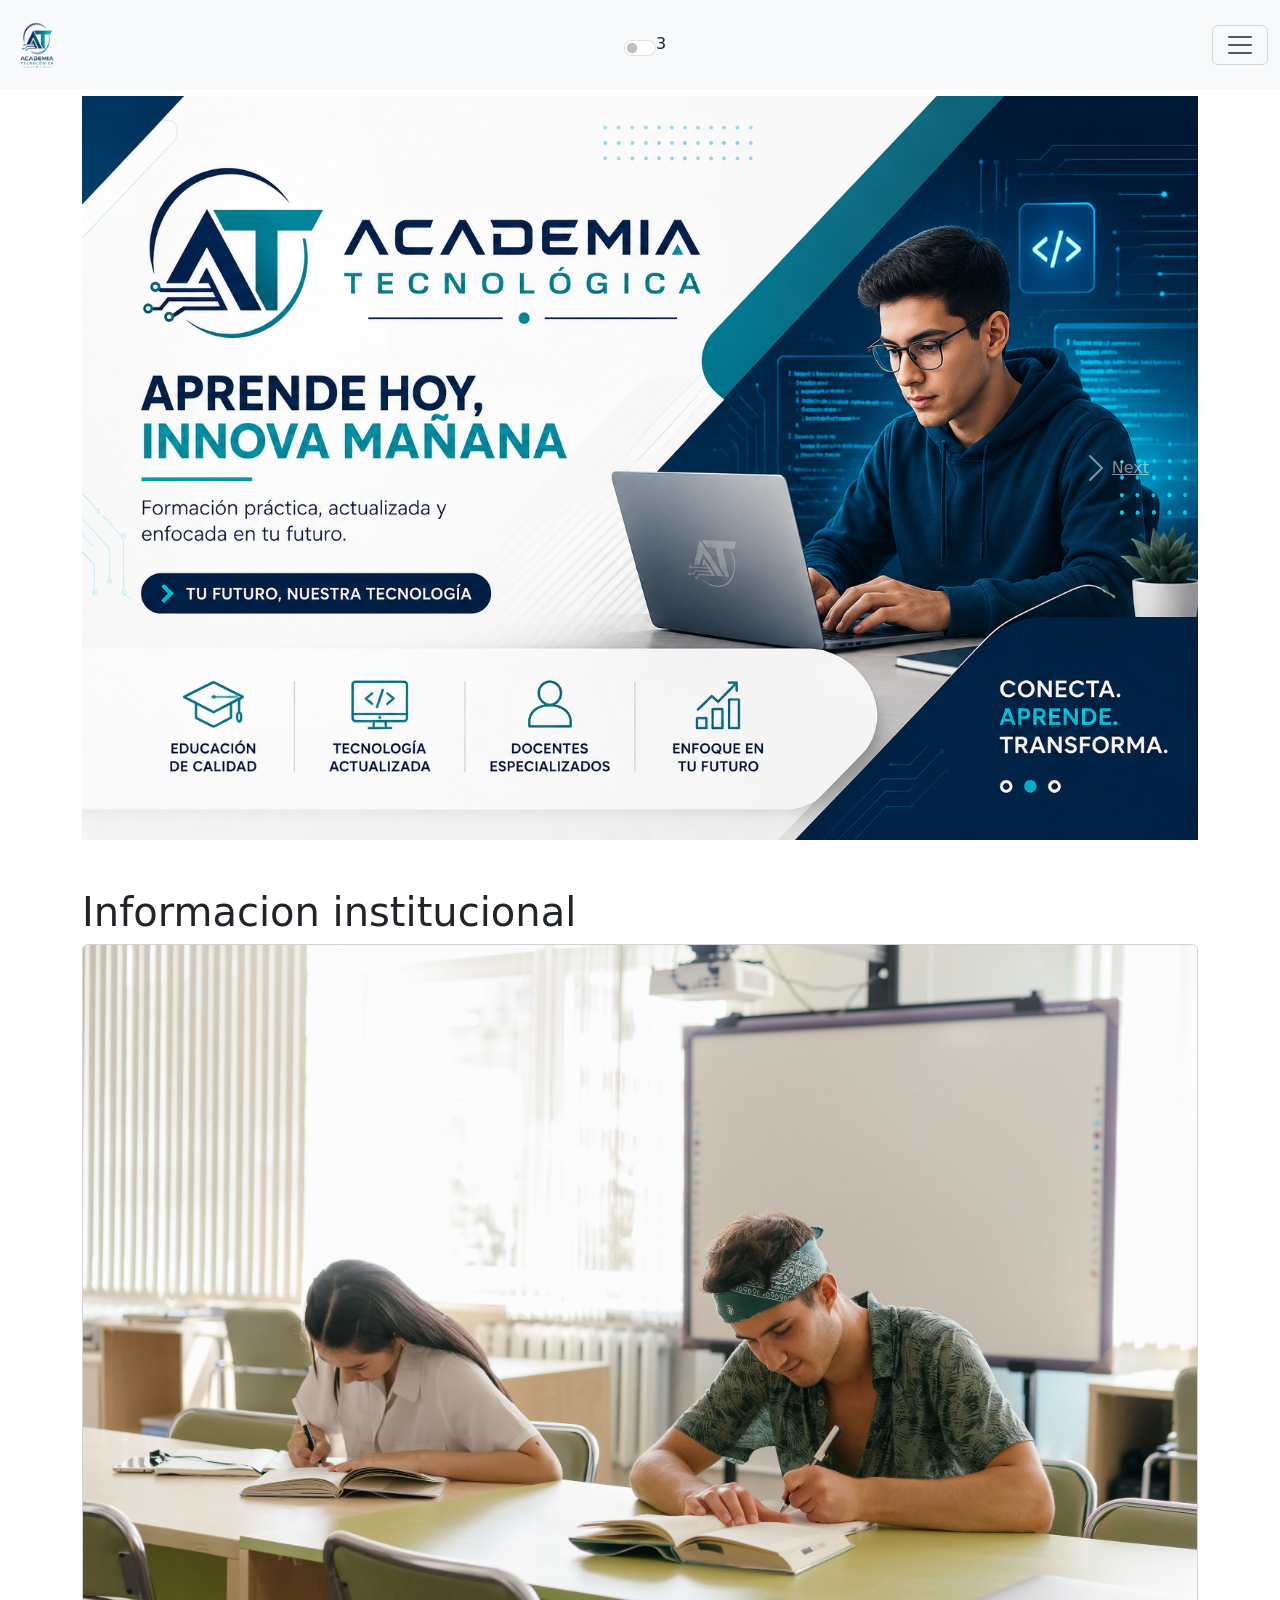
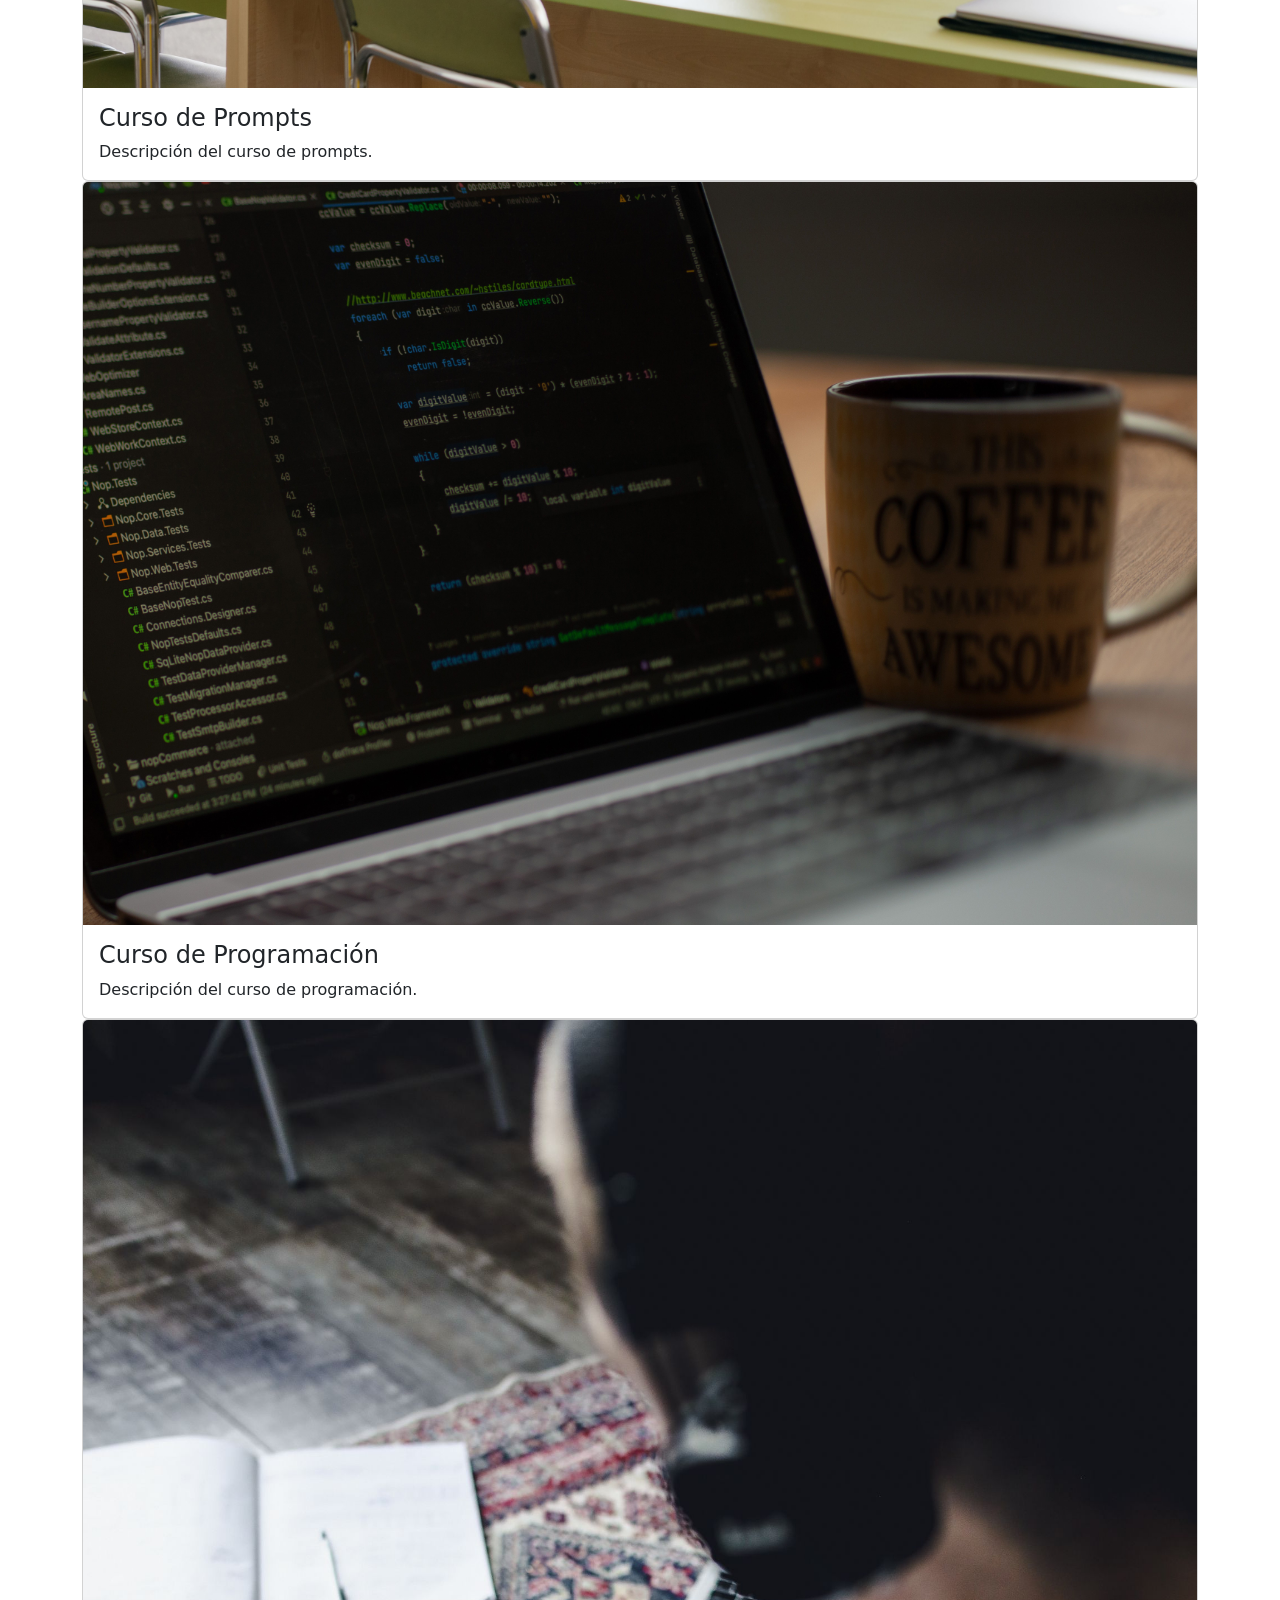
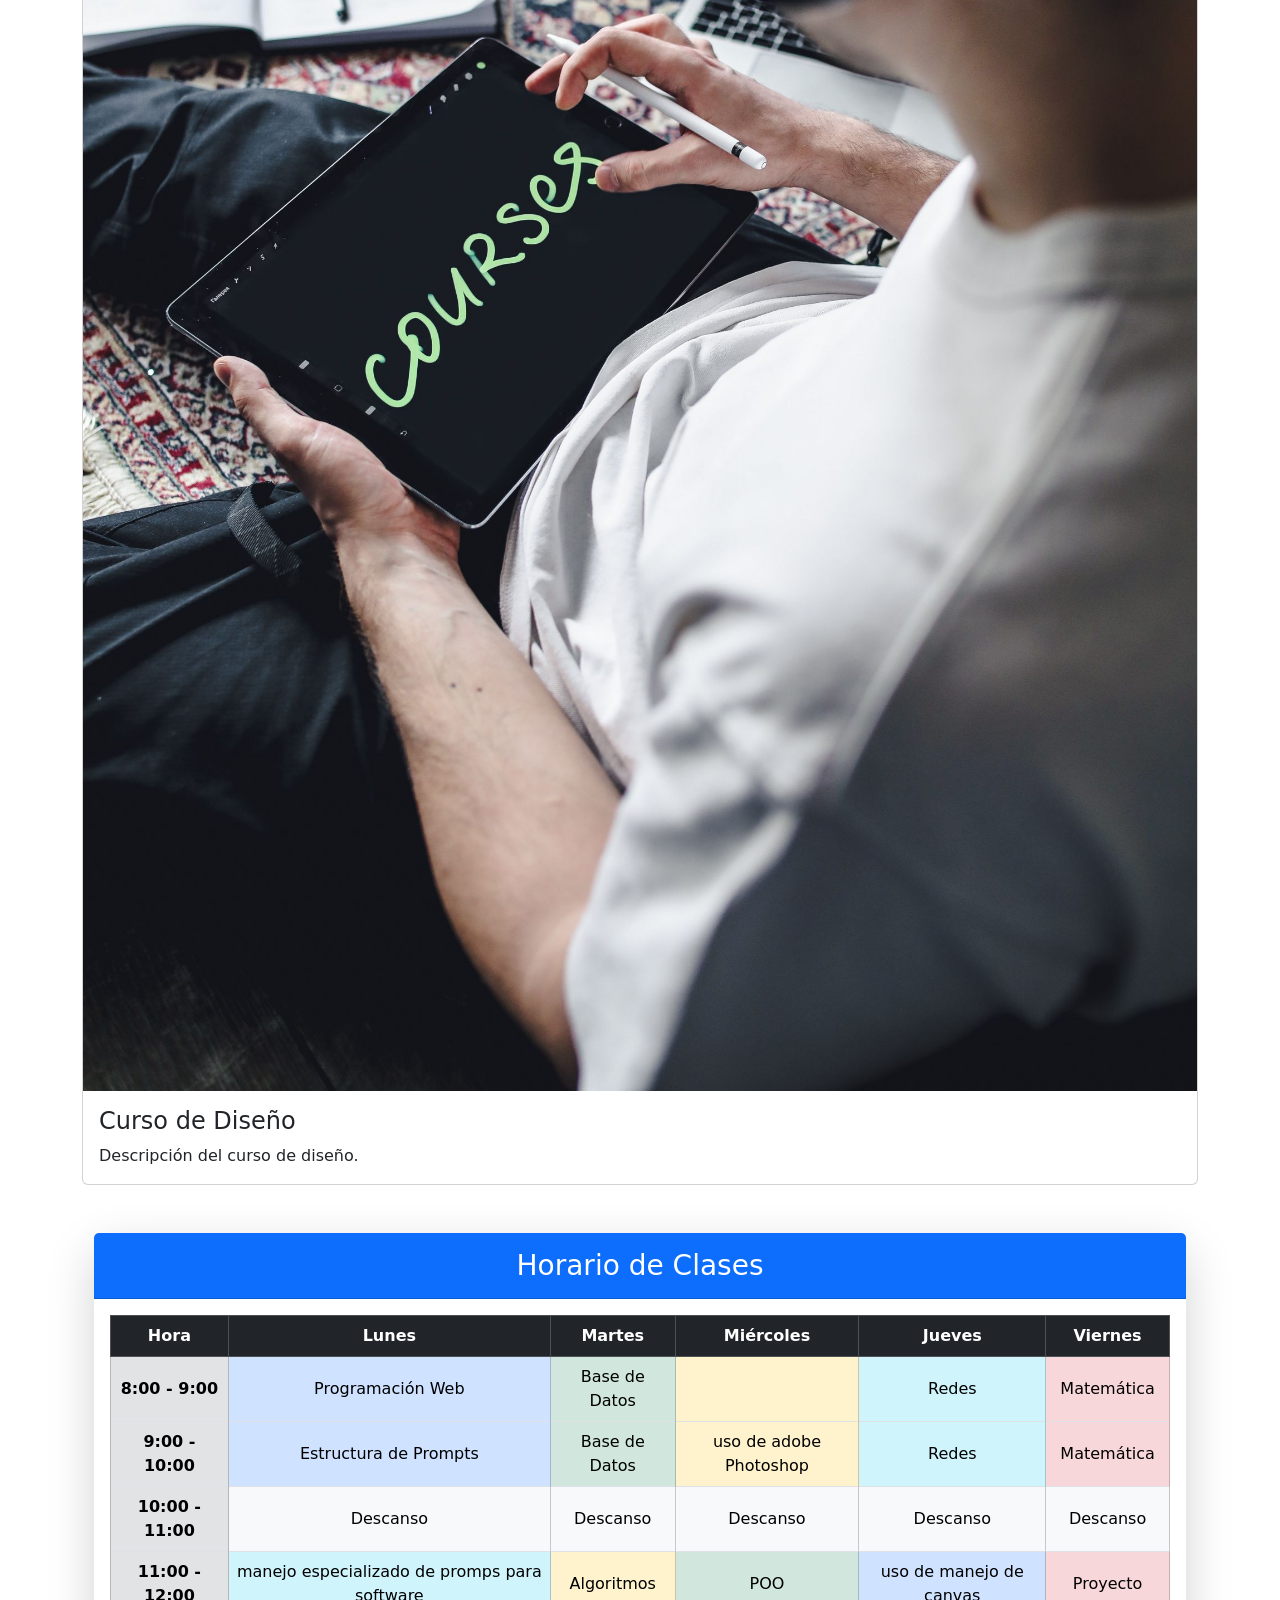
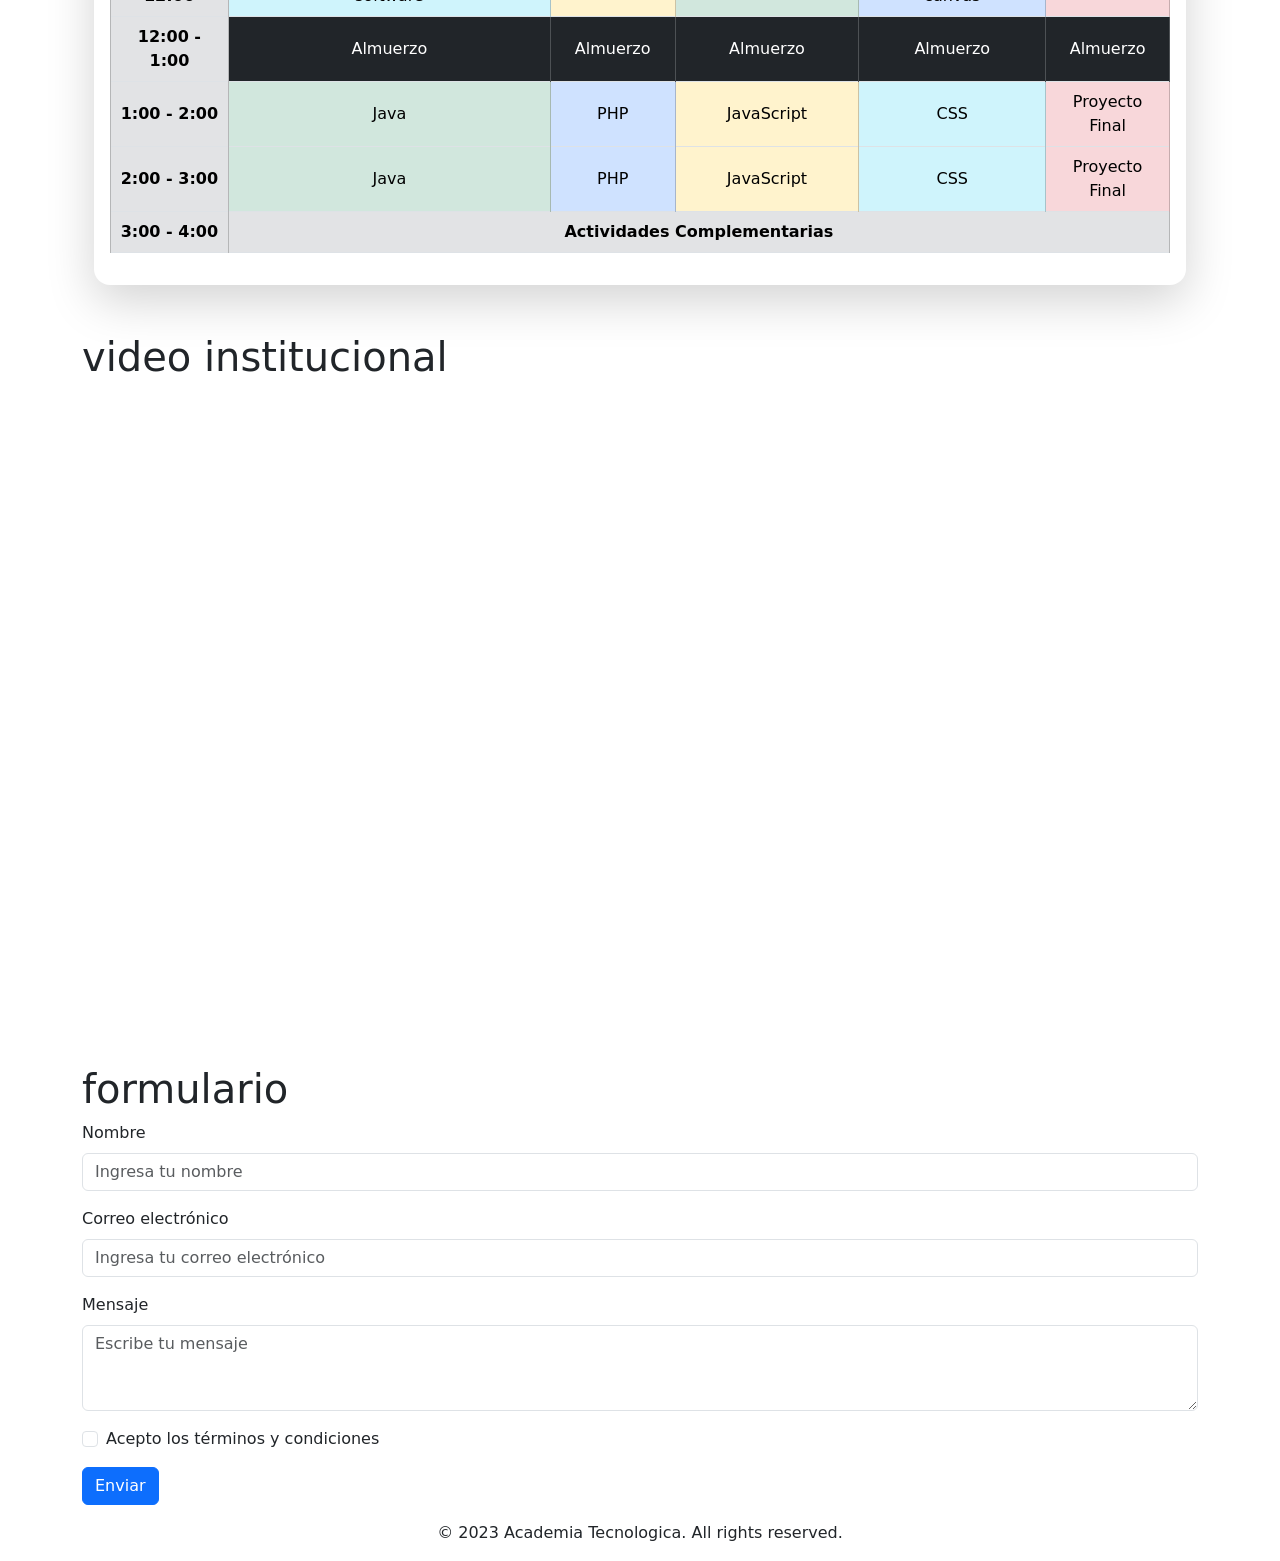
==== Ejercicio 1/Index.html @ 65c19396 "Se agrego diseño a la pagina y se agregaron imagenes, carrusel, horario, cursos" ====
<!doctype html>
<html lang="en" data-bs-theme="light">

<head>
    <title>Academia Tecnologica</title>
    <!-- Required meta tags -->
    <meta charset="utf-8" />
    <meta name="viewport" content="width=device-width, initial-scale=1" />

    <!-- Bootstrap CSS v5.3.8 -->
    <link href="https://cdn.jsdelivr.net/npm/bootstrap@5.3.8/dist/css/bootstrap.min.css" rel="stylesheet"
        integrity="sha384-sRIl4kxILFvY47J16cr9ZwB07vP4J8+LH7qKQnuqkuIAvNWLzeN8tE5YBujZqJLB" crossorigin="anonymous" />
    <link rel="stylesheet" href="css/style.css">
</head>

<body>
    <header>
        <nav class="navbar navbar-light bg-light fixed-top">
            <div class="container-fluid">
                <a class="navbar-brand" href="#">
                    <img src="img/logo.png" alt="Logo" width="50" height="60" class="d-inline-block align-text-top" />
                </a>

                 <div class="form-check form-switch d-flex align-items-end">

                    <i class="bi bi-sun-fill me-2"></i>

                    <input
                        class="form-check-input"
                        type="checkbox"
                        id="btnTema">3

                    <i class="bi bi-moon-stars-fill ms-2"></i>

                </div>
                <button class="navbar-toggler" type="button" data-bs-toggle="offcanvas"
                    data-bs-target="#offcanvasNavbar" aria-controls="offcanvasNavbar">
                    <span class="navbar-toggler-icon"></span>
                </button>
                <div class="offcanvas offcanvas-end" tabindex="-1" id="offcanvasNavbar"
                    aria-labelledby="offcanvasNavbarLabel">
                    <div class="offcanvas-header">
                        <h5 class="offcanvas-title" id="offcanvasNavbarLabel">
                            Menu
                        </h5>
                        <button type="button" class="btn-close text-reset" data-bs-dismiss="offcanvas"
                            aria-label="Close"></button>
                    </div>
                    <div class="offcanvas-body">
                        <ul class="navbar-nav justify-content-end flex-grow-1 pe-3">
                            <li class="nav-item">
                                <a class="nav-link active" aria-current="page" href="#">Inicio</a>
                            </li>
                            <li class="nav-item">
                                <a class="nav-link" href="#">Link</a>
                            </li>
                    </div>
                </div>
            </div>
        </nav>
    </header>
    <main>
        <section class="container mt-5 pt-5">
            <div id="carouselExampleControls" class="carousel slide" data-ride="carousel">
                <div class="carousel-inner">
                    <div class="carousel-item active">
                        <img class="d-block w-100" src="img/img 1.png" alt="First slide">
                    </div>
                    <div class="carousel-item">
                        <img class="d-block w-100" src="img/img 2.png" alt="Second slide">
                    </div>
                    <div class="carousel-item">
                        <img class="d-block w-100" src="img/img 3.png" alt="Third slide">
                    </div>
                </div>
                <a class="carousel-control-prev" href="#carouselExampleControls" role="button" data-slide="prev">
                    <span class="carousel-control-prev-icon" aria-hidden="true"></span>
                    <span class="sr-only">Previous</span>
                </a>
                <a class="carousel-control-next" href="#carouselExampleControls" role="button" data-slide="next">
                    <span class="carousel-control-next-icon" aria-hidden="true"></span>
                    <span class="sr-only">Next</span>
                </a>
            </div>

        </section>

        <section class="container mt-5">
           <h1>Informacion institucional</h1>
           <div class="card text-start">
            <img class="card-img-top" src="img/curso de promps.jpg" alt="Title" />
            <div class="card-body">
                <h4 class="card-title">Curso de Prompts</h4>
                <p class="card-text">Descripción del curso de prompts.</p>
            </div>
           </div>
                <div class="card text-start">
            <img class="card-img-top" src="img/curso de programacion.jpg" alt="Title" />
            <div class="card-body">
                <h4 class="card-title">Curso de Programación</h4>
                <p class="card-text">Descripción del curso de programación.</p>
            </div>
           </div>
                <div class="card text-start">
            <img class="card-img-top" src="img/curso de diseño.jpg" alt="Title" />
            <div class="card-body">
                <h4 class="card-title">Curso de Diseño</h4>
                <p class="card-text">Descripción del curso de diseño.</p>
            </div>
           </div>
        </section>


        <section class="container mt-5">
            <div class="container mt-5">
    <div class="card shadow-lg border-0 rounded-4">
        <div class="card-header bg-primary text-white text-center py-3">
            <h3 class="mb-0">Horario de Clases</h3>
        </div>

        <div class="card-body">
            <div class="table-responsive">
                <table class="table table-bordered table-hover text-center align-middle">
                    <thead class="table-dark">
                        <tr>
                            <th>Hora</th>
                            <th>Lunes</th>
                            <th>Martes</th>
                            <th>Miércoles</th>
                            <th>Jueves</th>
                            <th>Viernes</th>
                        </tr>
                    </thead>

                    <tbody>
                        <tr>
                            <th class="table-secondary">8:00 - 9:00</th>
                            <td class="table-primary">Programación Web</td>
                            <td class="table-success">Base de Datos</td>
                            <td class="table-warning"></td>
                            <td class="table-info">Redes</td>
                            <td class="table-danger">Matemática</td>
                        </tr>

                        <tr>
                            <th class="table-secondary">9:00 - 10:00</th>
                            <td class="table-primary">Estructura de Prompts</td>
                            <td class="table-success">Base de Datos</td>
                            <td class="table-warning">uso de adobe Photoshop</td>
                            <td class="table-info">Redes</td>
                            <td class="table-danger">Matemática</td>
                        </tr>

                        <tr>
                            <th class="table-secondary">10:00 - 11:00</th>
                            <td class="table-light">Descanso</td>
                            <td class="table-light">Descanso</td>
                            <td class="table-light">Descanso</td>
                            <td class="table-light">Descanso</td>
                            <td class="table-light">Descanso</td>
                        </tr>

                        <tr>
                            <th class="table-secondary">11:00 - 12:00</th>
                            <td class="table-info">manejo especializado de promps para software</td>
                            <td class="table-warning">Algoritmos</td>
                            <td class="table-success">POO</td>
                            <td class="table-primary">uso de manejo de canvas</td>
                            <td class="table-danger">Proyecto</td>
                        </tr>

                        <tr>
                            <th class="table-secondary">12:00 - 1:00</th>
                            <td class="table-dark text-white">Almuerzo</td>
                            <td class="table-dark text-white">Almuerzo</td>
                            <td class="table-dark text-white">Almuerzo</td>
                            <td class="table-dark text-white">Almuerzo</td>
                            <td class="table-dark text-white">Almuerzo</td>
                        </tr>

                        <tr>
                            <th class="table-secondary">1:00 - 2:00</th>
                            <td class="table-success">Java</td>
                            <td class="table-primary">PHP</td>
                            <td class="table-warning">JavaScript</td>
                            <td class="table-info">CSS</td>
                            <td class="table-danger">Proyecto Final</td>
                        </tr>

                        <tr>
                            <th class="table-secondary">2:00 - 3:00</th>
                            <td class="table-success">Java</td>
                            <td class="table-primary">PHP</td>
                            <td class="table-warning">JavaScript</td>
                            <td class="table-info">CSS</td>
                            <td class="table-danger">Proyecto Final</td>
                        </tr>

                        <tr>
                            <th class="table-secondary">3:00 - 4:00</th>
                            <td colspan="5" class="table-secondary fw-bold">
                                Actividades Complementarias
                            </td>
                        </tr>
                    </tbody>
                </table>
            </div>
        </div>
    </div>
</div>
        </section>

        <section class="container mt-5">
            <h1>video institucional</h1>
            <div class="ratio ratio-16x9">
                <iframe src="https://www.youtube.com/watch?v=IyIjYuF_HUo" title="YouTube video" allowfullscreen></iframe>
            
            </div>
            
        </section>

        <section class="container mt-5">
            <h1>formulario</h1>
            <form>
                <div class="mb-3">
                    <label for="name" class="form-label">Nombre</label>
                    <input type="text" class="form-control" id="name" placeholder="Ingresa tu nombre">
                </div>
                <div class="mb-3">
                    <label for="email" class="form-label">Correo electrónico</label>
                    <input type="email" class="form-control" id="email" placeholder="Ingresa tu correo electrónico">
                </div>
                <div class="mb-3">
                    <label for="message" class="form-label">Mensaje</label>
                    <textarea class="form-control" id="message" rows="3" placeholder="Escribe tu mensaje"></textarea>
                </div>
                <div class="mb-3 form-check">
                    <input type="checkbox" class="form-check-input" id="terms">
                    <label class="form-checklabel" for="terms">Acepto los términos y condiciones</label>
                    
                </div>
                <button type="submit" class="btn btn-primary">Enviar</button>
            </form>
            
        </section>


    </main>
    <footer>
        <section class="footer text-center pt-3">
            <p>&copy; 2023 Academia Tecnologica. All rights reserved.</p>
        </section>
    </footer>
    <!-- Bootstrap JavaScript Bundle (includes Popper) -->
    <script src="https://cdn.jsdelivr.net/npm/bootstrap@5.3.8/dist/js/bootstrap.bundle.min.js"
        integrity="sha384-FKyoEForCGlyvwx9Hj09JcYn3nv7wiPVlz7YYwJrWVcXK/BmnVDxM+D2scQbITxI"
        crossorigin="anonymous"></script>
        <script src="js/app.js"></script>
</body>

</html>
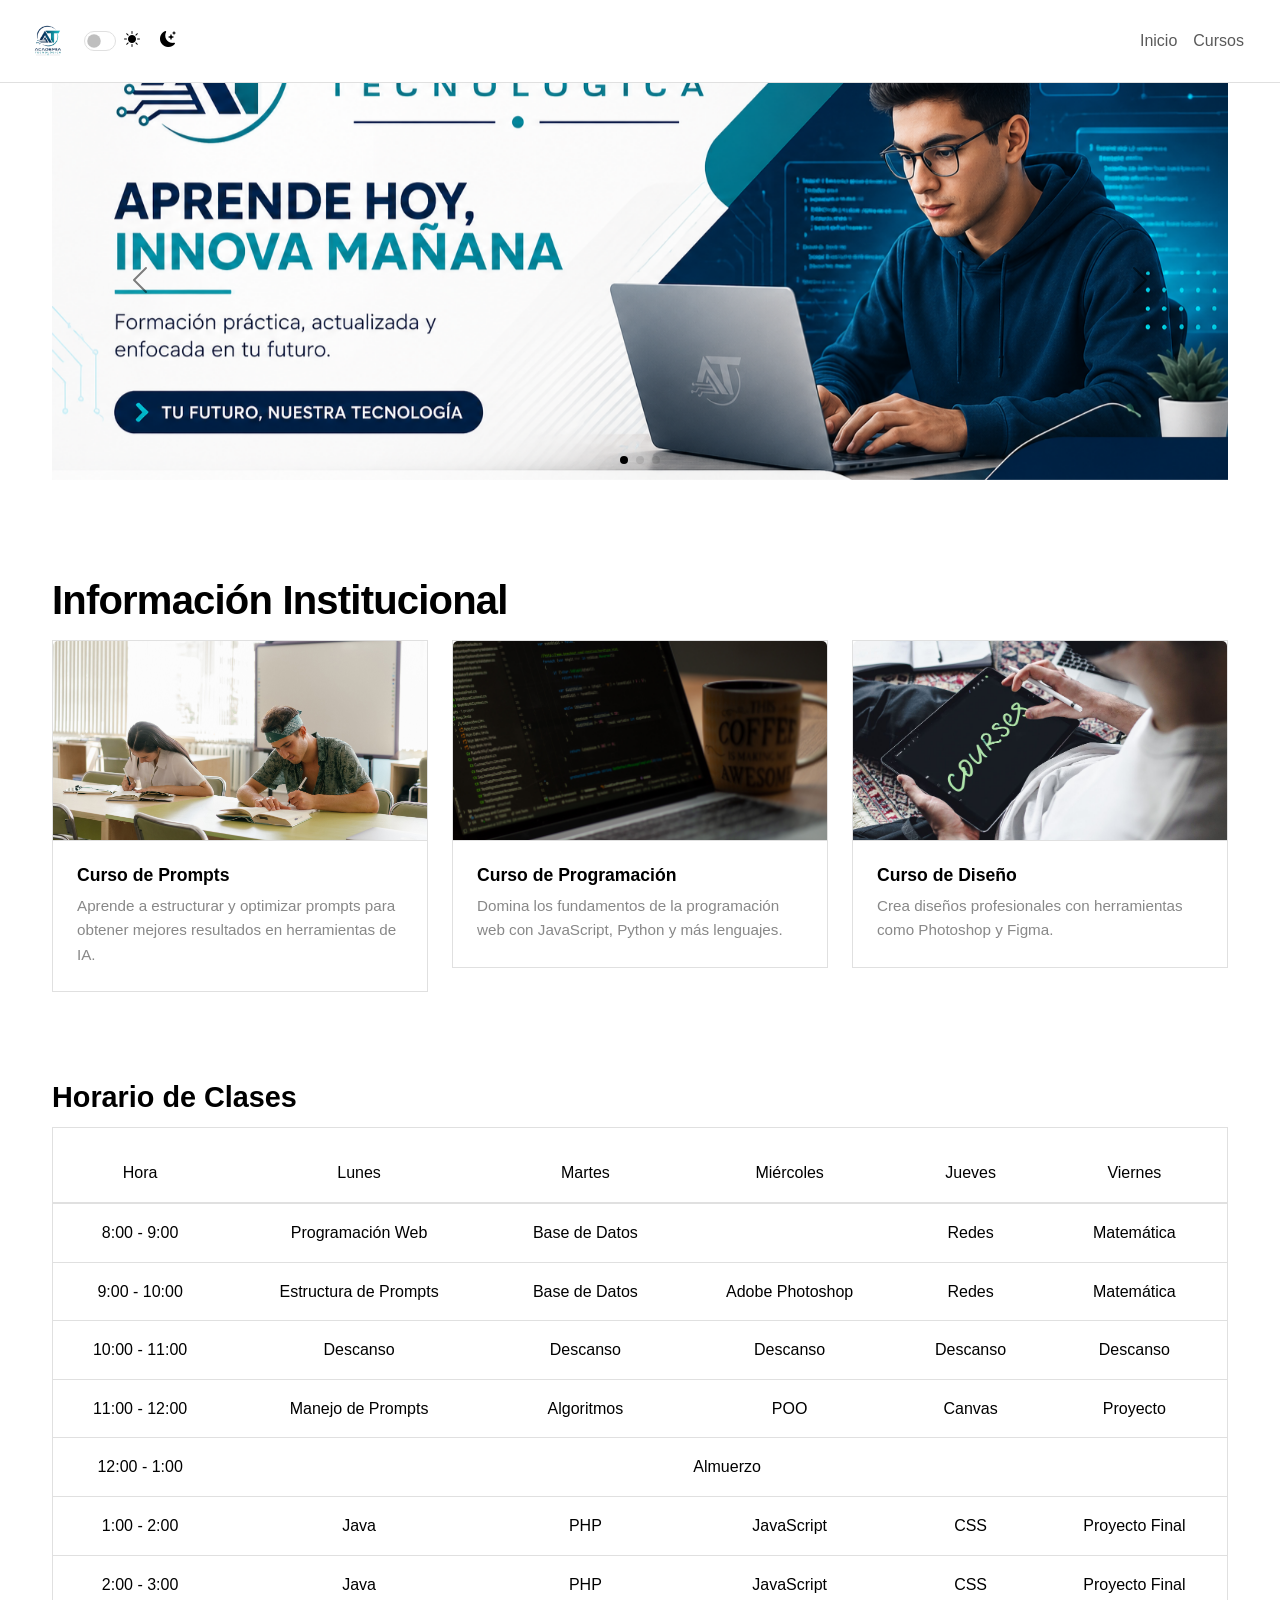
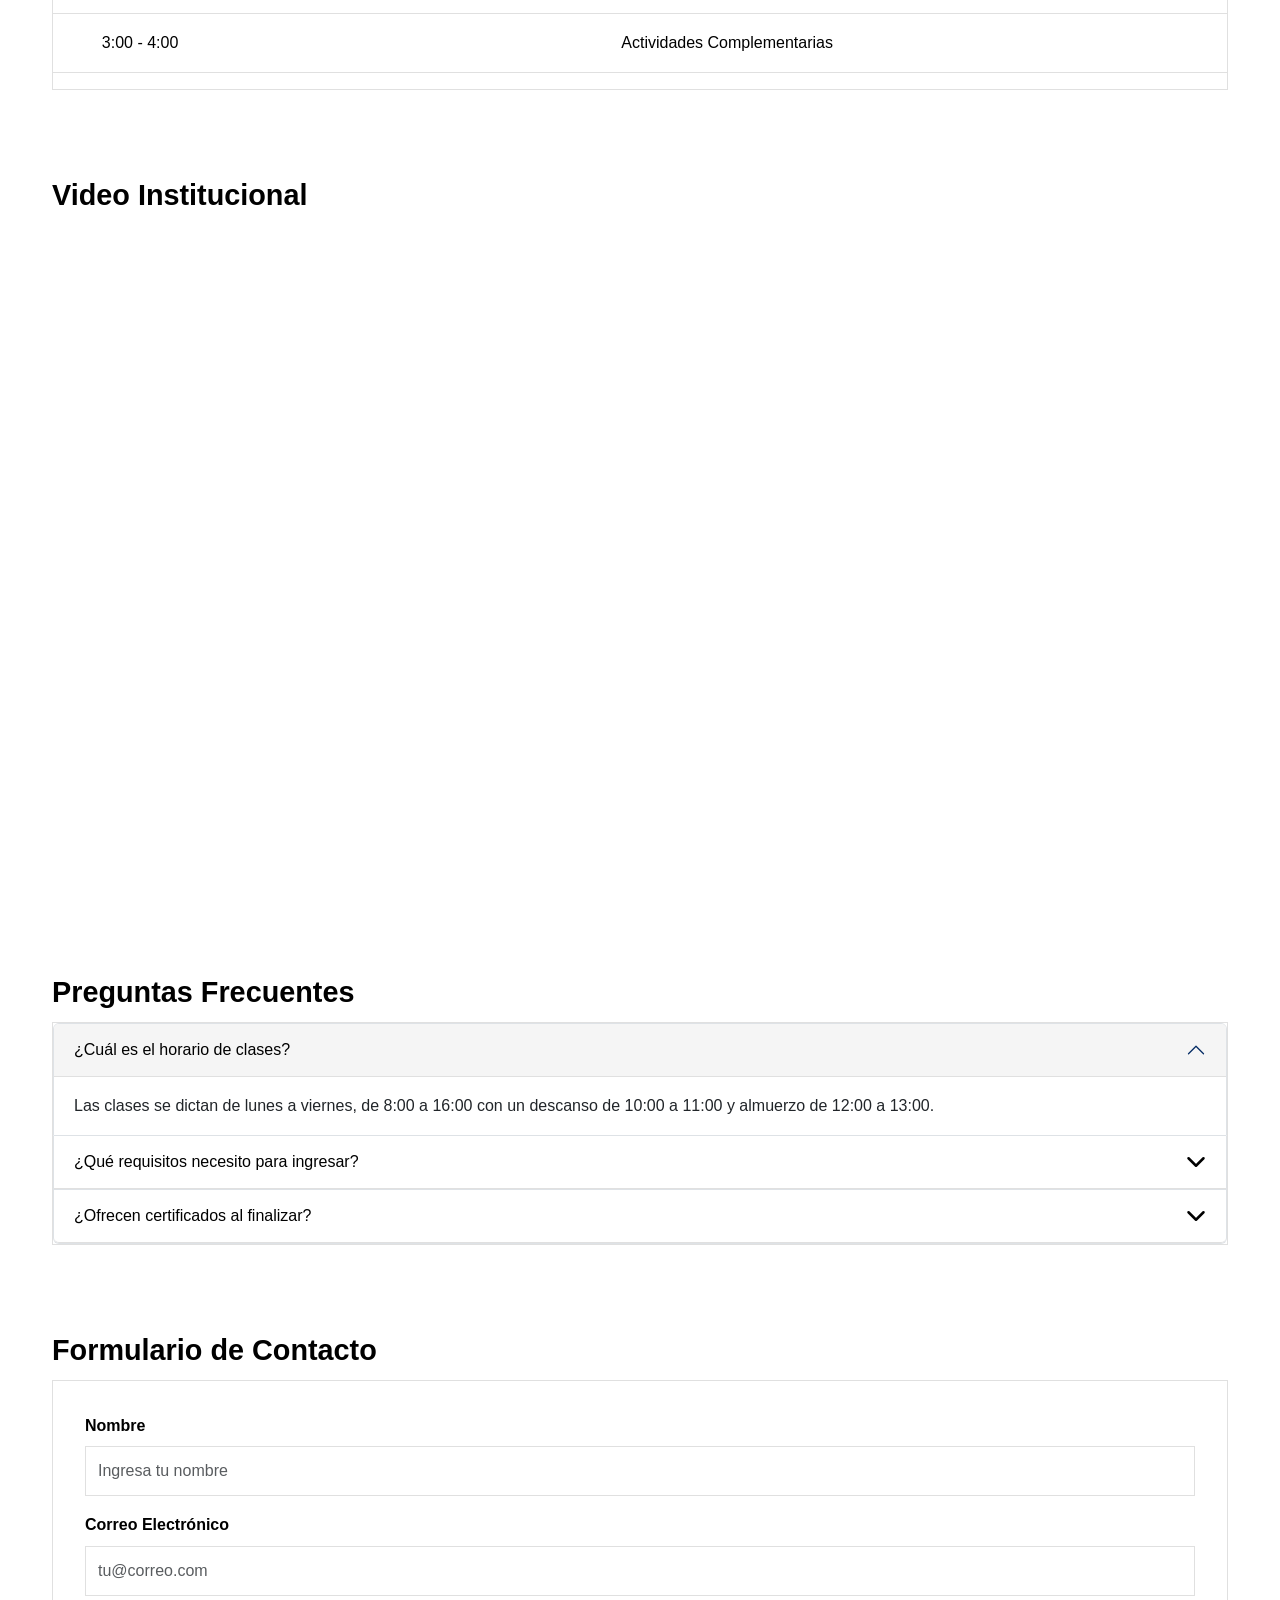
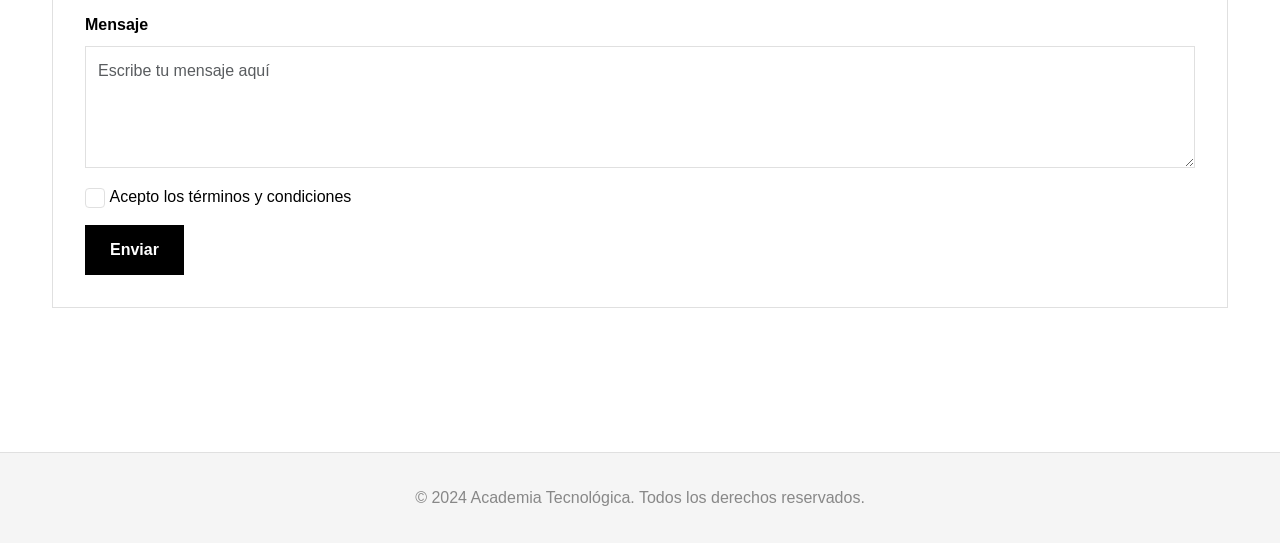
==== commit 765b96eb: "se agrego modificaciones generales en diseño y funcionalidad se cumplen todos los requisitos del eje" ====
--- a/Ejercicio 1/Index.html
+++ b/Ejercicio 1/Index.html
@@ -10,118 +10,124 @@
     <!-- Bootstrap CSS v5.3.8 -->
     <link href="https://cdn.jsdelivr.net/npm/bootstrap@5.3.8/dist/css/bootstrap.min.css" rel="stylesheet"
         integrity="sha384-sRIl4kxILFvY47J16cr9ZwB07vP4J8+LH7qKQnuqkuIAvNWLzeN8tE5YBujZqJLB" crossorigin="anonymous" />
+        <!-- Bootstrap Icons -->
+        <link rel="stylesheet" href="https://cdn.jsdelivr.net/npm/bootstrap-icons@1.10.5/font/bootstrap-icons.css">
     <link rel="stylesheet" href="css/style.css">
 </head>
 
 <body>
+    <div id="contenedor-carga">
+        <div class="spinner"></div>
+    </div>
+
     <header>
-        <nav class="navbar navbar-light bg-light fixed-top">
+        <nav class="navbar navbar-expand-lg navbar-light fixed-top">
             <div class="container-fluid">
-                <a class="navbar-brand" href="#">
-                    <img src="img/logo.png" alt="Logo" width="50" height="60" class="d-inline-block align-text-top" />
+                <a class="navbar-brand" href="#inicio">
+                    <img src="img/logo.png" alt="Logo" width="40" height="40" />
                 </a>
 
-                 <div class="form-check form-switch d-flex align-items-end">
-
-                    <i class="bi bi-sun-fill me-2"></i>
-
-                    <input
-                        class="form-check-input"
-                        type="checkbox"
-                        id="btnTema">3
-
-                    <i class="bi bi-moon-stars-fill ms-2"></i>
-
-                </div>
-                <button class="navbar-toggler" type="button" data-bs-toggle="offcanvas"
-                    data-bs-target="#offcanvasNavbar" aria-controls="offcanvasNavbar">
-                    <span class="navbar-toggler-icon"></span>
-                </button>
+                <div class="d-flex align-items-center gap-3">
+                    <div class="form-check form-switch">
+                        <i class="bi bi-sun-fill me-2" aria-hidden="true"></i>
+                        <input class="form-check-input" type="checkbox" id="btnTema" aria-label="Cambiar tema">
+                        <i class="bi bi-moon-stars-fill ms-2" aria-hidden="true"></i>
+                    </div>
+                    <button class="navbar-toggler" type="button" data-bs-toggle="offcanvas"
+                        data-bs-target="#offcanvasNavbar" aria-controls="offcanvasNavbar">
+                        <span class="navbar-toggler-icon"></span>
+                    </button>
+                </div>
                 <div class="offcanvas offcanvas-end" tabindex="-1" id="offcanvasNavbar"
                     aria-labelledby="offcanvasNavbarLabel">
                     <div class="offcanvas-header">
-                        <h5 class="offcanvas-title" id="offcanvasNavbarLabel">
-                            Menu
-                        </h5>
-                        <button type="button" class="btn-close text-reset" data-bs-dismiss="offcanvas"
-                            aria-label="Close"></button>
+                        <h5 class="offcanvas-title" id="offcanvasNavbarLabel">Menú</h5>
+                        <button type="button" class="btn-close" data-bs-dismiss="offcanvas"
+                            aria-label="Cerrar"></button>
                     </div>
                     <div class="offcanvas-body">
-                        <ul class="navbar-nav justify-content-end flex-grow-1 pe-3">
+                        <ul class="navbar-nav justify-content-end flex-grow-1">
                             <li class="nav-item">
-                                <a class="nav-link active" aria-current="page" href="#">Inicio</a>
+                                <a class="nav-link" href="#inicio">Inicio</a>
                             </li>
                             <li class="nav-item">
-                                <a class="nav-link" href="#">Link</a>
+                                <a class="nav-link" href="#cursos">Cursos</a>
                             </li>
+                        </ul>
                     </div>
                 </div>
             </div>
         </nav>
     </header>
     <main>
-        <section class="container mt-5 pt-5">
-            <div id="carouselExampleControls" class="carousel slide" data-ride="carousel">
+        <section class="container" style="padding-top: 5rem;" id="inicio">
+            <div id="carouselExampleControls" class="carousel slide" data-bs-ride="carousel">
+                <div class="carousel-indicators">
+                    <button type="button" data-bs-target="#carouselExampleControls" data-bs-slide-to="0" class="active" aria-label="Slide 1"></button>
+                    <button type="button" data-bs-target="#carouselExampleControls" data-bs-slide-to="1" aria-label="Slide 2"></button>
+                    <button type="button" data-bs-target="#carouselExampleControls" data-bs-slide-to="2" aria-label="Slide 3"></button>
+                </div>
                 <div class="carousel-inner">
                     <div class="carousel-item active">
-                        <img class="d-block w-100" src="img/img 1.png" alt="First slide">
+                        <img class="d-block w-100" src="img/img 1.png" alt="Slide 1">
                     </div>
                     <div class="carousel-item">
-                        <img class="d-block w-100" src="img/img 2.png" alt="Second slide">
+                        <img class="d-block w-100" src="img/img 2.jpg" alt="Slide 2">
                     </div>
                     <div class="carousel-item">
-                        <img class="d-block w-100" src="img/img 3.png" alt="Third slide">
-                    </div>
-                </div>
-                <a class="carousel-control-prev" href="#carouselExampleControls" role="button" data-slide="prev">
+                        <img class="d-block w-100" src="img/img 3.jpg" alt="Slide 3">
+                    </div>
+                </div>
+                <button class="carousel-control-prev" type="button" data-bs-target="#carouselExampleControls" data-bs-slide="prev">
                     <span class="carousel-control-prev-icon" aria-hidden="true"></span>
-                    <span class="sr-only">Previous</span>
-                </a>
-                <a class="carousel-control-next" href="#carouselExampleControls" role="button" data-slide="next">
+                    <span class="visually-hidden">Anterior</span>
+                </button>
+                <button class="carousel-control-next" type="button" data-bs-target="#carouselExampleControls" data-bs-slide="next">
                     <span class="carousel-control-next-icon" aria-hidden="true"></span>
-                    <span class="sr-only">Next</span>
-                </a>
-            </div>
-
-        </section>
-
-        <section class="container mt-5">
-           <h1>Informacion institucional</h1>
-           <div class="card text-start">
-            <img class="card-img-top" src="img/curso de promps.jpg" alt="Title" />
-            <div class="card-body">
-                <h4 class="card-title">Curso de Prompts</h4>
-                <p class="card-text">Descripción del curso de prompts.</p>
-            </div>
-           </div>
-                <div class="card text-start">
-            <img class="card-img-top" src="img/curso de programacion.jpg" alt="Title" />
-            <div class="card-body">
-                <h4 class="card-title">Curso de Programación</h4>
-                <p class="card-text">Descripción del curso de programación.</p>
-            </div>
-           </div>
-                <div class="card text-start">
-            <img class="card-img-top" src="img/curso de diseño.jpg" alt="Title" />
-            <div class="card-body">
-                <h4 class="card-title">Curso de Diseño</h4>
-                <p class="card-text">Descripción del curso de diseño.</p>
-            </div>
-           </div>
-        </section>
-
-
-        <section class="container mt-5">
-            <div class="container mt-5">
-    <div class="card shadow-lg border-0 rounded-4">
-        <div class="card-header bg-primary text-white text-center py-3">
-            <h3 class="mb-0">Horario de Clases</h3>
-        </div>
-
-        <div class="card-body">
+                    <span class="visually-hidden">Siguiente</span>
+                </button>
+            </div>
+        </section>
+
+        <section class="container">
+            <h1>Información Institucional</h1>
+            <div class="row g-4">
+                <div class="col-12 col-md-4">
+                    <div class="card">
+                        <img class="card-img-top" src="img/curso de promps.jpg" alt="Curso de Prompts" />
+                        <div class="card-body">
+                            <h4 class="card-title">Curso de Prompts</h4>
+                            <p class="card-text">Aprende a estructurar y optimizar prompts para obtener mejores resultados en herramientas de IA.</p>
+                        </div>
+                    </div>
+                </div>
+                <div class="col-12 col-md-4">
+                    <div class="card">
+                        <img class="card-img-top" src="img/curso de programacion.jpg" alt="Curso de Programación" />
+                        <div class="card-body">
+                            <h4 class="card-title">Curso de Programación</h4>
+                            <p class="card-text">Domina los fundamentos de la programación web con JavaScript, Python y más lenguajes.</p>
+                        </div>
+                    </div>
+                </div>
+                <div class="col-12 col-md-4">
+                    <div class="card">
+                        <img class="card-img-top" src="img/curso de diseño.jpg" alt="Curso de Diseño" />
+                        <div class="card-body">
+                            <h4 class="card-title">Curso de Diseño</h4>
+                            <p class="card-text">Crea diseños profesionales con herramientas como Photoshop y Figma.</p>
+                        </div>
+                    </div>
+                </div>
+            </div>
+        </section>
+
+
+        <section class="container">
+            <h2>Horario de Clases</h2>
             <div class="table-responsive">
-                <table class="table table-bordered table-hover text-center align-middle">
-                    <thead class="table-dark">
+                <table class="table table-hover">
+                    <thead>
                         <tr>
                             <th>Hora</th>
                             <th>Lunes</th>
@@ -131,131 +137,150 @@
                             <th>Viernes</th>
                         </tr>
                     </thead>
-
                     <tbody>
                         <tr>
-                            <th class="table-secondary">8:00 - 9:00</th>
-                            <td class="table-primary">Programación Web</td>
-                            <td class="table-success">Base de Datos</td>
-                            <td class="table-warning"></td>
-                            <td class="table-info">Redes</td>
-                            <td class="table-danger">Matemática</td>
-                        </tr>
-
-                        <tr>
-                            <th class="table-secondary">9:00 - 10:00</th>
-                            <td class="table-primary">Estructura de Prompts</td>
-                            <td class="table-success">Base de Datos</td>
-                            <td class="table-warning">uso de adobe Photoshop</td>
-                            <td class="table-info">Redes</td>
-                            <td class="table-danger">Matemática</td>
-                        </tr>
-
-                        <tr>
-                            <th class="table-secondary">10:00 - 11:00</th>
-                            <td class="table-light">Descanso</td>
-                            <td class="table-light">Descanso</td>
-                            <td class="table-light">Descanso</td>
-                            <td class="table-light">Descanso</td>
-                            <td class="table-light">Descanso</td>
-                        </tr>
-
-                        <tr>
-                            <th class="table-secondary">11:00 - 12:00</th>
-                            <td class="table-info">manejo especializado de promps para software</td>
-                            <td class="table-warning">Algoritmos</td>
-                            <td class="table-success">POO</td>
-                            <td class="table-primary">uso de manejo de canvas</td>
-                            <td class="table-danger">Proyecto</td>
-                        </tr>
-
-                        <tr>
-                            <th class="table-secondary">12:00 - 1:00</th>
-                            <td class="table-dark text-white">Almuerzo</td>
-                            <td class="table-dark text-white">Almuerzo</td>
-                            <td class="table-dark text-white">Almuerzo</td>
-                            <td class="table-dark text-white">Almuerzo</td>
-                            <td class="table-dark text-white">Almuerzo</td>
-                        </tr>
-
-                        <tr>
-                            <th class="table-secondary">1:00 - 2:00</th>
-                            <td class="table-success">Java</td>
-                            <td class="table-primary">PHP</td>
-                            <td class="table-warning">JavaScript</td>
-                            <td class="table-info">CSS</td>
-                            <td class="table-danger">Proyecto Final</td>
-                        </tr>
-
-                        <tr>
-                            <th class="table-secondary">2:00 - 3:00</th>
-                            <td class="table-success">Java</td>
-                            <td class="table-primary">PHP</td>
-                            <td class="table-warning">JavaScript</td>
-                            <td class="table-info">CSS</td>
-                            <td class="table-danger">Proyecto Final</td>
-                        </tr>
-
-                        <tr>
-                            <th class="table-secondary">3:00 - 4:00</th>
-                            <td colspan="5" class="table-secondary fw-bold">
-                                Actividades Complementarias
-                            </td>
+                            <th>8:00 - 9:00</th>
+                            <td>Programación Web</td>
+                            <td>Base de Datos</td>
+                            <td></td>
+                            <td>Redes</td>
+                            <td>Matemática</td>
+                        </tr>
+                        <tr>
+                            <th>9:00 - 10:00</th>
+                            <td>Estructura de Prompts</td>
+                            <td>Base de Datos</td>
+                            <td>Adobe Photoshop</td>
+                            <td>Redes</td>
+                            <td>Matemática</td>
+                        </tr>
+                        <tr>
+                            <th>10:00 - 11:00</th>
+                            <td>Descanso</td>
+                            <td>Descanso</td>
+                            <td>Descanso</td>
+                            <td>Descanso</td>
+                            <td>Descanso</td>
+                        </tr>
+                        <tr>
+                            <th>11:00 - 12:00</th>
+                            <td>Manejo de Prompts</td>
+                            <td>Algoritmos</td>
+                            <td>POO</td>
+                            <td>Canvas</td>
+                            <td>Proyecto</td>
+                        </tr>
+                        <tr>
+                            <th>12:00 - 1:00</th>
+                            <td colspan="5" style="text-align: center;">Almuerzo</td>
+                        </tr>
+                        <tr>
+                            <th>1:00 - 2:00</th>
+                            <td>Java</td>
+                            <td>PHP</td>
+                            <td>JavaScript</td>
+                            <td>CSS</td>
+                            <td>Proyecto Final</td>
+                        </tr>
+                        <tr>
+                            <th>2:00 - 3:00</th>
+                            <td>Java</td>
+                            <td>PHP</td>
+                            <td>JavaScript</td>
+                            <td>CSS</td>
+                            <td>Proyecto Final</td>
+                        </tr>
+                        <tr>
+                            <th>3:00 - 4:00</th>
+                            <td colspan="5" style="text-align: center;">Actividades Complementarias</td>
                         </tr>
                     </tbody>
                 </table>
             </div>
-        </div>
-    </div>
-</div>
-        </section>
-
-        <section class="container mt-5">
-            <h1>video institucional</h1>
+        </section>
+
+        <section class="container">
+            <h2>Video Institucional</h2>
             <div class="ratio ratio-16x9">
-                <iframe src="https://www.youtube.com/watch?v=IyIjYuF_HUo" title="YouTube video" allowfullscreen></iframe>
-            
-            </div>
-            
-        </section>
-
-        <section class="container mt-5">
-            <h1>formulario</h1>
-            <form>
+                <iframe src="https://www.youtube.com/embed/IyIjYuF_HUo" title="Academia Tecnológica" allowfullscreen></iframe>
+            </div>
+        </section>
+
+        <section class="container">
+            <h2>Preguntas Frecuentes</h2>
+            <div class="accordion" id="accordionFAQ">
+                <div class="accordion-item">
+                    <h3 class="accordion-header" id="headingOne">
+                        <button class="accordion-button" type="button" data-bs-toggle="collapse" data-bs-target="#collapseOne" aria-expanded="true">
+                            ¿Cuál es el horario de clases?
+                        </button>
+                    </h3>
+                    <div id="collapseOne" class="accordion-collapse collapse show" data-bs-parent="#accordionFAQ">
+                        <div class="accordion-body">
+                            Las clases se dictan de lunes a viernes, de 8:00 a 16:00 con un descanso de 10:00 a 11:00 y almuerzo de 12:00 a 13:00.
+                        </div>
+                    </div>
+                </div>
+                <div class="accordion-item">
+                    <h3 class="accordion-header" id="headingTwo">
+                        <button class="accordion-button collapsed" type="button" data-bs-toggle="collapse" data-bs-target="#collapseTwo">
+                            ¿Qué requisitos necesito para ingresar?
+                        </button>
+                    </h3>
+                    <div id="collapseTwo" class="accordion-collapse collapse" data-bs-parent="#accordionFAQ">
+                        <div class="accordion-body">
+                            No hay requisitos previos. Solo necesitas tener motivación para aprender y un dispositivo con conexión a internet.
+                        </div>
+                    </div>
+                </div>
+                <div class="accordion-item">
+                    <h3 class="accordion-header" id="headingThree">
+                        <button class="accordion-button collapsed" type="button" data-bs-toggle="collapse" data-bs-target="#collapseThree">
+                            ¿Ofrecen certificados al finalizar?
+                        </button>
+                    </h3>
+                    <div id="collapseThree" class="accordion-collapse collapse" data-bs-parent="#accordionFAQ">
+                        <div class="accordion-body">
+                            Sí, al completar exitosamente el curso, recibirás un certificado oficial de Academia Tecnológica.
+                        </div>
+                    </div>
+                </div>
+            </div>
+        </section>
+        <section class="container">
+            <h2>Formulario de Contacto</h2>
+            <form id="contactForm">
                 <div class="mb-3">
                     <label for="name" class="form-label">Nombre</label>
                     <input type="text" class="form-control" id="name" placeholder="Ingresa tu nombre">
                 </div>
                 <div class="mb-3">
-                    <label for="email" class="form-label">Correo electrónico</label>
-                    <input type="email" class="form-control" id="email" placeholder="Ingresa tu correo electrónico">
+                    <label for="email" class="form-label">Correo Electrónico</label>
+                    <input type="email" class="form-control" id="email" placeholder="tu@correo.com">
                 </div>
                 <div class="mb-3">
                     <label for="message" class="form-label">Mensaje</label>
-                    <textarea class="form-control" id="message" rows="3" placeholder="Escribe tu mensaje"></textarea>
-                </div>
-                <div class="mb-3 form-check">
+                    <textarea class="form-control" id="message" rows="4" placeholder="Escribe tu mensaje aquí"></textarea>
+                </div>
+                <div class="mb-3">
                     <input type="checkbox" class="form-check-input" id="terms">
-                    <label class="form-checklabel" for="terms">Acepto los términos y condiciones</label>
-                    
+                    <label class="form-check-label" for="terms">Acepto los términos y condiciones</label>
                 </div>
                 <button type="submit" class="btn btn-primary">Enviar</button>
             </form>
-            
+            <div id="formMessage" class="mt-3"></div>
         </section>
 
 
     </main>
     <footer>
-        <section class="footer text-center pt-3">
-            <p>&copy; 2023 Academia Tecnologica. All rights reserved.</p>
-        </section>
+        <p>&copy; 2024 Academia Tecnológica. Todos los derechos reservados.</p>
     </footer>
     <!-- Bootstrap JavaScript Bundle (includes Popper) -->
     <script src="https://cdn.jsdelivr.net/npm/bootstrap@5.3.8/dist/js/bootstrap.bundle.min.js"
         integrity="sha384-FKyoEForCGlyvwx9Hj09JcYn3nv7wiPVlz7YYwJrWVcXK/BmnVDxM+D2scQbITxI"
         crossorigin="anonymous"></script>
-        <script src="js/app.js"></script>
+    <script src="js/app.js"></script>
 </body>
 
 </html>
--- a/Ejercicio 1/css/style.css
+++ b/Ejercicio 1/css/style.css
@@ -0,0 +1,450 @@
+:root {
+    --primary: #000;
+    --bg: #ffffff;
+    --surface: #ffffff;
+    --text: #000;
+    --muted: #888;
+    --border: #e0e0e0;
+}
+
+/* Minimal base */
+* {
+    box-sizing: border-box;
+}
+
+body {
+    margin: 0;
+    font-family: -apple-system, BlinkMacSystemFont, 'Segoe UI', 'Helvetica Neue', sans-serif;
+    background: var(--bg);
+    color: var(--text);
+    line-height: 1.6;
+    -webkit-font-smoothing: antialiased;
+}
+
+/* Loader */
+#contenedor-carga {
+    position: fixed;
+    inset: 0;
+    display: flex;
+    align-items: center;
+    justify-content: center;
+    background: rgba(255, 255, 255, 0.95);
+    z-index: 99999;
+    transition: opacity 0.45s ease, visibility 0.45s ease;
+}
+
+.spinner {
+    width: 40px;
+    height: 40px;
+    border-radius: 50%;
+    border: 2px solid #f0f0f0;
+    border-top-color: var(--text);
+    animation: spin 0.9s linear infinite;
+}
+
+@keyframes spin {
+    to {
+        transform: rotate(360deg);
+    }
+}
+
+.ocultar {
+    opacity: 0;
+    visibility: hidden;
+}
+
+/* Navbar - ultra minimal */
+.navbar {
+    background: var(--surface);
+    border-bottom: 1px solid var(--border);
+    padding: 1rem !important;
+}
+
+.navbar-brand {
+    font-weight: 600;
+    color: var(--text);
+    font-size: 1.25rem;
+}
+
+.navbar-brand img {
+    height: 40px;
+    width: auto;
+}
+
+/* Typography */
+h1 {
+    font-size: 2.5rem;
+    font-weight: 700;
+    margin: 2rem 0 1rem;
+    letter-spacing: -0.02em;
+}
+
+h2 {
+    font-size: 1.8rem;
+    font-weight: 700;
+    margin: 1.5rem 0 0.8rem;
+}
+
+h3 {
+    font-size: 1.3rem;
+    font-weight: 600;
+}
+
+h4 {
+    font-size: 1.1rem;
+    font-weight: 600;
+}
+
+p {
+    margin: 0 0 1rem;
+    font-size: 1rem;
+    color: var(--muted);
+}
+
+/* Carousel - minimal */
+.carousel {
+    border-radius: 0;
+    overflow: hidden;
+    margin: 0;
+}
+
+.carousel-item img {
+    width: 100%;
+    height: 400px;
+    object-fit: cover;
+    display: block;
+}
+
+.carousel-indicators [data-bs-target] {
+    width: 8px;
+    height: 8px;
+    border-radius: 50%;
+    background: rgba(0, 0, 0, 0.2);
+    border: none;
+    margin: 0 4px;
+}
+
+.carousel-indicators .active {
+    background: var(--text);
+}
+
+.carousel-control-prev-icon,
+.carousel-control-next-icon {
+    filter: invert(1);
+}
+
+/* Cards - clean and minimal */
+.card {
+    border: 1px solid var(--border);
+    border-radius: 0;
+    background: var(--surface);
+    margin-bottom: 0;
+    box-shadow: none;
+}
+
+.card-body {
+    padding: 1.5rem;
+}
+
+.card .card-title {
+    color: var(--text);
+    margin-bottom: 0.5rem;
+    font-weight: 600;
+}
+
+.card-text {
+    font-size: 0.95rem;
+    color: var(--muted);
+}
+
+.card-img-top {
+    width: 100%;
+    height: 200px;
+    object-fit: cover;
+    display: block;
+    border-bottom: 1px solid var(--border);
+}
+
+/* Images */
+img {
+    max-width: 100%;
+    height: auto;
+    display: block;
+}
+
+/* Table - minimal */
+.table {
+    border-collapse: collapse;
+    margin-top: 1rem;
+}
+
+.table thead {
+    background: #f5f5f5;
+    border-bottom: 2px solid var(--border);
+}
+
+.table th,
+.table td {
+    padding: 1rem;
+    text-align: center;
+    border-bottom: 1px solid var(--border);
+    font-weight: 500;
+}
+
+.table tbody tr:hover {
+    background: #f9f9f9;
+}
+
+.table-responsive {
+    border: 1px solid var(--border);
+    border-radius: 0;
+}
+
+/* Card header */
+.card-header {
+    background: #f5f5f5 !important;
+    border-bottom: 1px solid var(--border) !important;
+    padding: 1.5rem !important;
+}
+
+/* Form - clean */
+form#contactForm {
+    background: var(--surface);
+    padding: 2rem;
+    border-radius: 0;
+    border: 1px solid var(--border);
+}
+
+.form-label {
+    font-weight: 600;
+    color: var(--text);
+    margin-bottom: 0.5rem;
+}
+
+.form-control {
+    border: 1px solid var(--border);
+    border-radius: 0;
+    padding: 0.75rem;
+    font-size: 1rem;
+    background: var(--surface);
+    color: var(--text);
+}
+
+.form-control:focus {
+    border-color: var(--text);
+    box-shadow: none;
+    outline: none;
+}
+
+.form-check-input {
+    border-radius: 0;
+    border: 1px solid var(--border);
+    width: 20px;
+    height: 20px;
+    cursor: pointer;
+    accent-color: var(--text);
+}
+
+.form-check-input:checked {
+    background-color: var(--text);
+    border-color: var(--text);
+}
+
+#formMessage {
+    font-size: 0.95rem;
+    font-weight: 500;
+    padding: 1rem;
+    text-align: center;
+}
+
+/* Buttons - minimal */
+.btn-primary {
+    background: var(--text);
+    border-color: var(--text);
+    border-radius: 0;
+    padding: 0.75rem 1.5rem;
+    font-weight: 600;
+    box-shadow: none;
+    cursor: pointer;
+}
+
+.btn-primary:hover {
+    background: #333;
+    border-color: #333;
+}
+
+/* Accordion */
+.accordion {
+    border: 1px solid var(--border);
+    border-radius: 0;
+}
+
+.accordion-button {
+    background: var(--surface);
+    color: var(--text);
+    border-bottom: 1px solid var(--border);
+    box-shadow: none;
+    font-weight: 500;
+}
+
+.accordion-button:not(.collapsed) {
+    background: #f5f5f5;
+    color: var(--text);
+    box-shadow: none;
+}
+
+.accordion-button::after {
+    background-image: url("data:image/svg+xml,%3csvg xmlns='http://www.w3.org/2000/svg' viewBox='0 0 16 16'%3e%3cpath fill='none' stroke='%23000' stroke-linecap='round' stroke-linejoin='round' stroke-width='2' d='M2 5l6 6 6-6'/%3e%3c/svg%3e");
+}
+
+/* Footer */
+footer {
+    margin-top: 4rem;
+    padding: 2rem;
+    background: #f5f5f5;
+    border-top: 1px solid var(--border);
+    text-align: center;
+    color: var(--muted);
+}
+
+footer p {
+    margin: 0;
+}
+
+/* Spacing */
+section {
+    padding: 2rem 0;
+}
+
+.container {
+    max-width: 1200px;
+}
+
+/* Dark theme - minimal */
+html[data-bs-theme="dark"] {
+    --primary: #fff;
+    --bg: #1a1a1a;
+    --surface: #242424;
+    --text: #fff;
+    --muted: #999;
+    --border: #333;
+}
+
+html[data-bs-theme="dark"] body {
+    background: var(--bg);
+    color: var(--text);
+}
+
+html[data-bs-theme="dark"] .navbar {
+    background: var(--surface);
+    border-bottom-color: var(--border);
+}
+
+html[data-bs-theme="dark"] .card {
+    background: var(--surface);
+    border-color: var(--border);
+}
+
+html[data-bs-theme="dark"] .table thead {
+    background: #333;
+}
+
+html[data-bs-theme="dark"] .table th,
+html[data-bs-theme="dark"] .table td {
+    border-bottom-color: var(--border);
+}
+
+html[data-bs-theme="dark"] .table tbody tr:hover {
+    background: #333;
+}
+
+html[data-bs-theme="dark"] .form-control,
+html[data-bs-theme="dark"] .form-check-input {
+    background: var(--surface);
+    color: var(--text);
+    border-color: var(--border);
+    accent-color: var(--bg);
+}
+
+html[data-bs-theme="dark"] .form-check-input:checked {
+    background-color: var(--text);
+    border-color: var(--text);
+    accent-color: var(--bg);
+}
+
+html[data-bs-theme="dark"] .form-check-label {
+    color: var(--text);
+}
+
+html[data-bs-theme="dark"] .accordion {
+    border-color: var(--border);
+}
+
+html[data-bs-theme="dark"] .accordion-button {
+    background: var(--surface);
+    color: var(--text);
+    border-bottom-color: var(--border);
+}
+
+html[data-bs-theme="dark"] .accordion-button:not(.collapsed) {
+    background: #333;
+}
+
+html[data-bs-theme="dark"] footer {
+    background: var(--surface);
+    border-top-color: var(--border);
+}
+
+html[data-bs-theme="dark"] .card-header {
+    background: #333 !important;
+}
+
+html[data-bs-theme="dark"] .btn-primary {
+    background: var(--text);
+    border-color: var(--text);
+    color: var(--bg);
+}
+
+html[data-bs-theme="dark"] .btn-primary:hover {
+    background: #e0e0e0;
+    border-color: #e0e0e0;
+    color: var(--bg);
+}
+
+html[data-bs-theme="dark"] .spinner {
+    border-top-color: var(--text);
+}
+
+/* Responsive */
+@media (max-width: 768px) {
+    .carousel-item img {
+        height: 250px;
+    }
+
+    h1 {
+        font-size: 1.8rem;
+    }
+
+    h2 {
+        font-size: 1.4rem;
+    }
+
+    section {
+        padding: 1.5rem 0;
+    }
+}
+
+@media (max-width: 576px) {
+    .card-img-top {
+        height: 150px;
+    }
+
+    h1 {
+        font-size: 1.5rem;
+        margin: 1.5rem 0 0.8rem;
+    }
+
+    .carousel-item img {
+        height: 200px;
+    }
+}
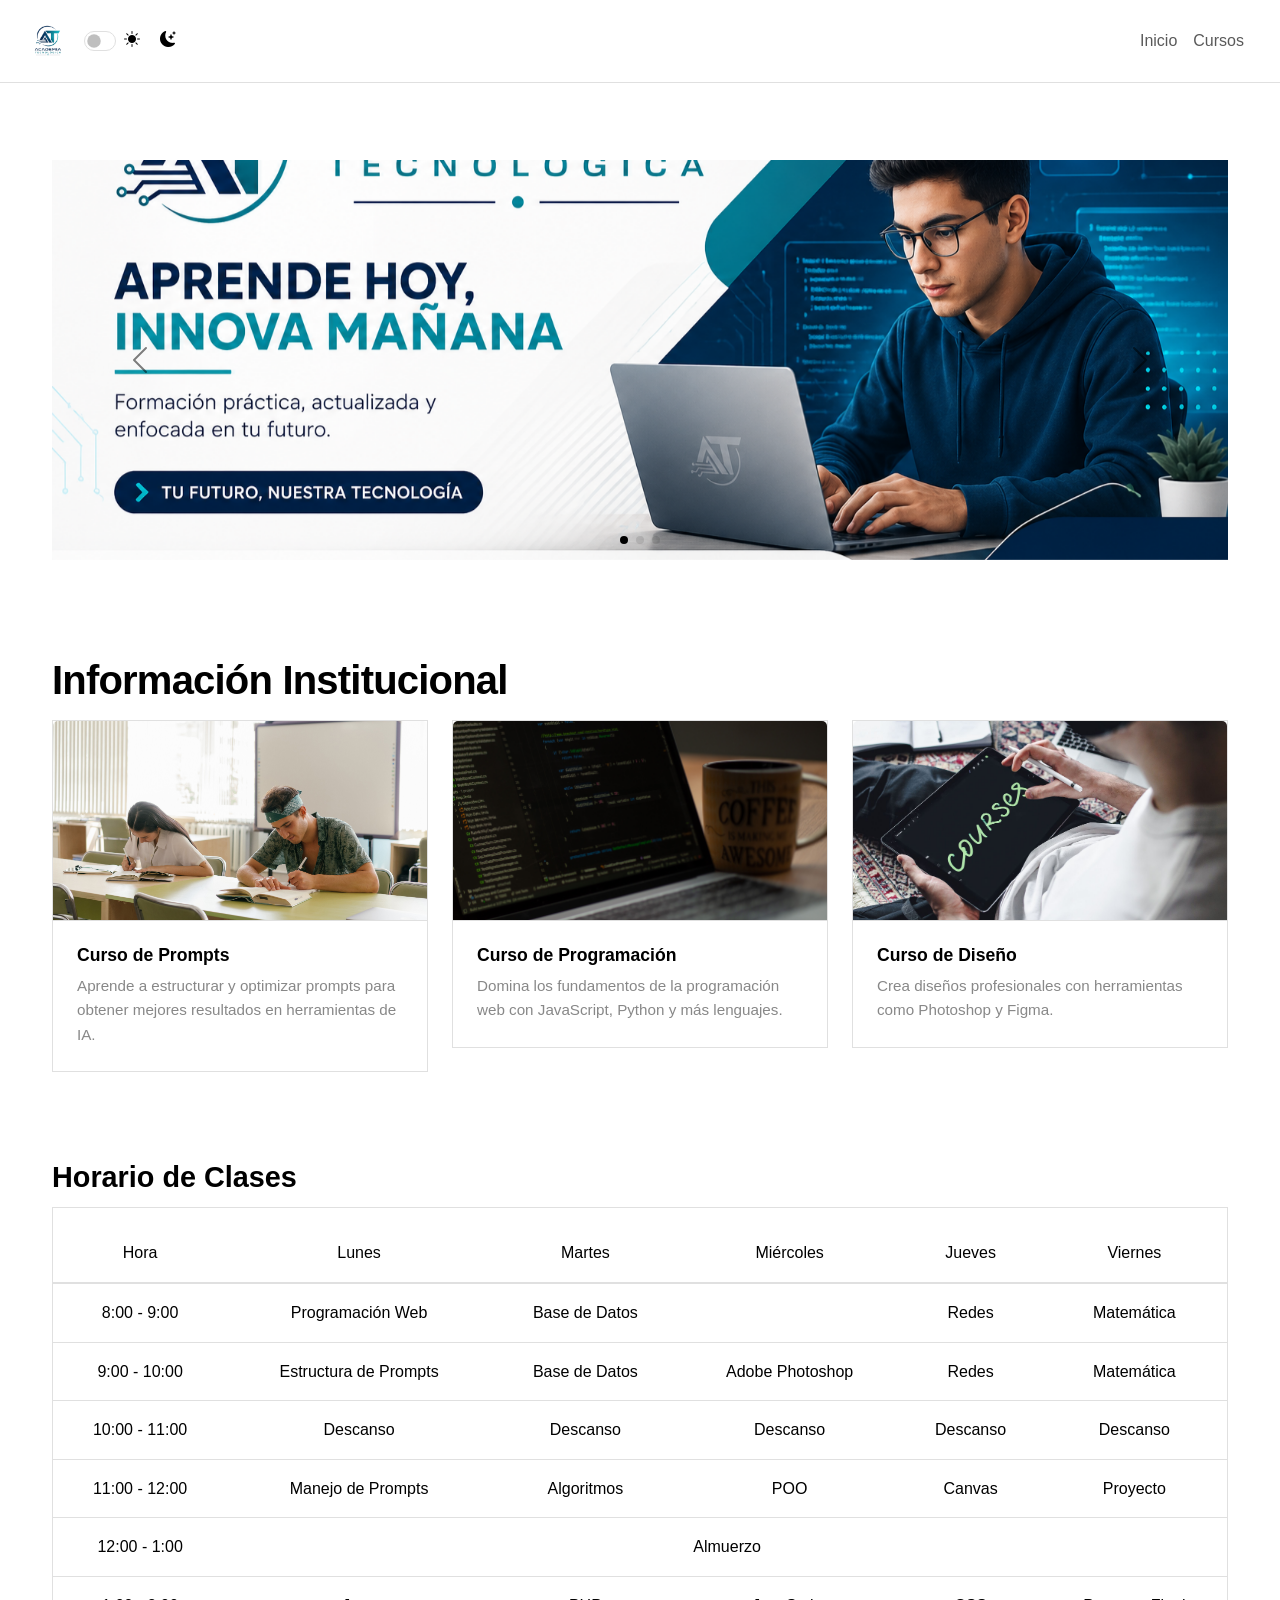
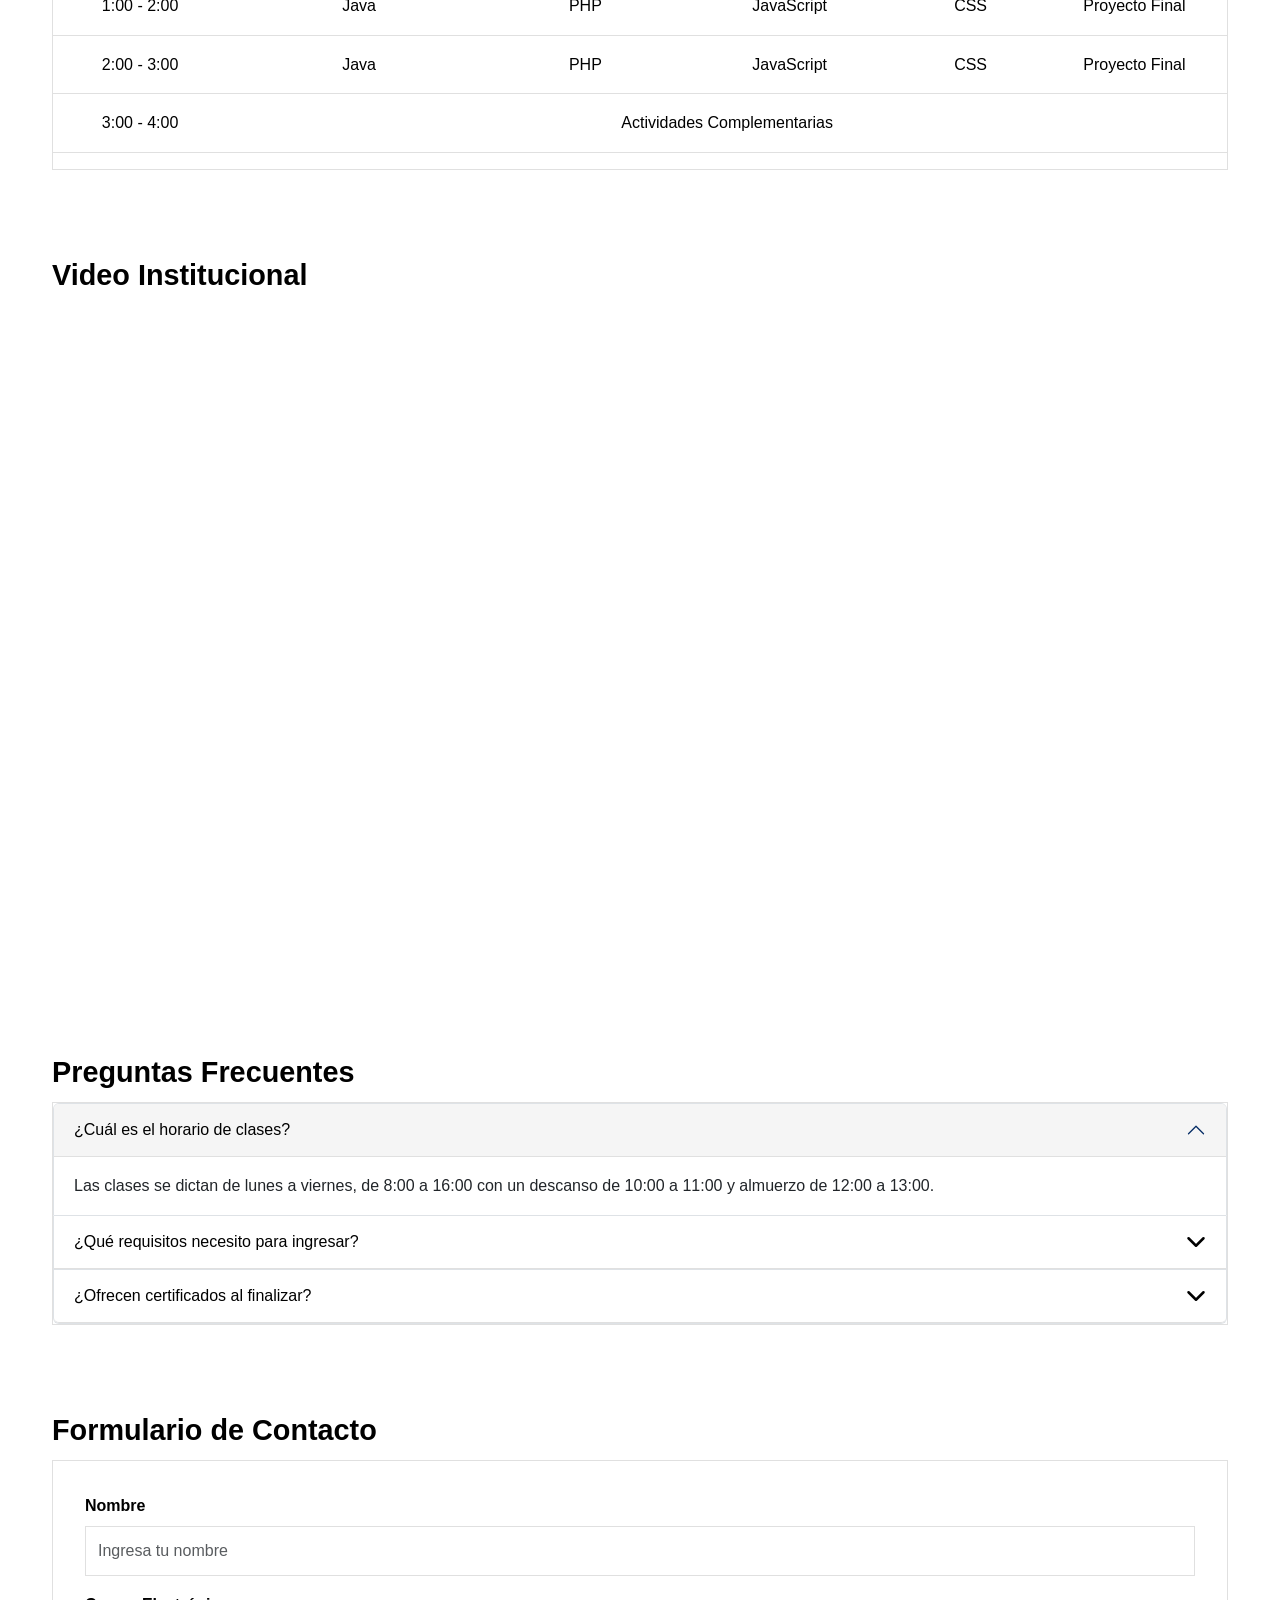
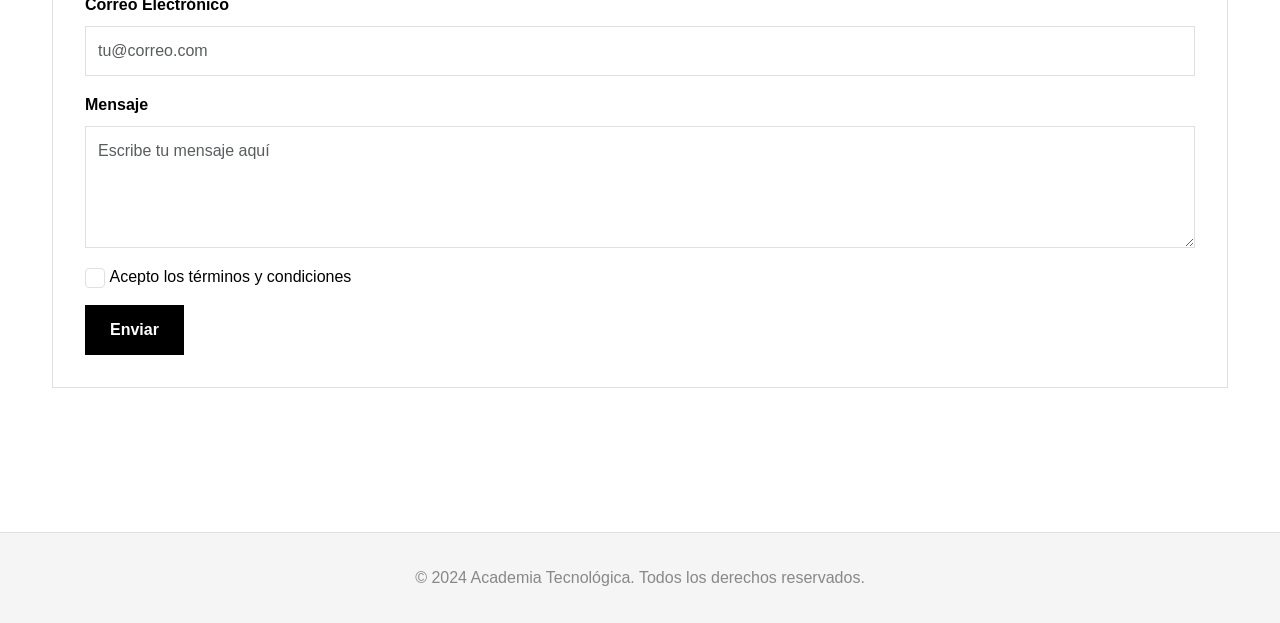
==== commit 71453e46: "se agrego modificaciones leves al carrusel" ====
--- a/Ejercicio 1/Index.html
+++ b/Ejercicio 1/Index.html
@@ -60,7 +60,7 @@
         </nav>
     </header>
     <main>
-        <section class="container" style="padding-top: 5rem;" id="inicio">
+        <section class="container mt-5" style="padding-top: 7rem;" id="inicio">
             <div id="carouselExampleControls" class="carousel slide" data-bs-ride="carousel">
                 <div class="carousel-indicators">
                     <button type="button" data-bs-target="#carouselExampleControls" data-bs-slide-to="0" class="active" aria-label="Slide 1"></button>
